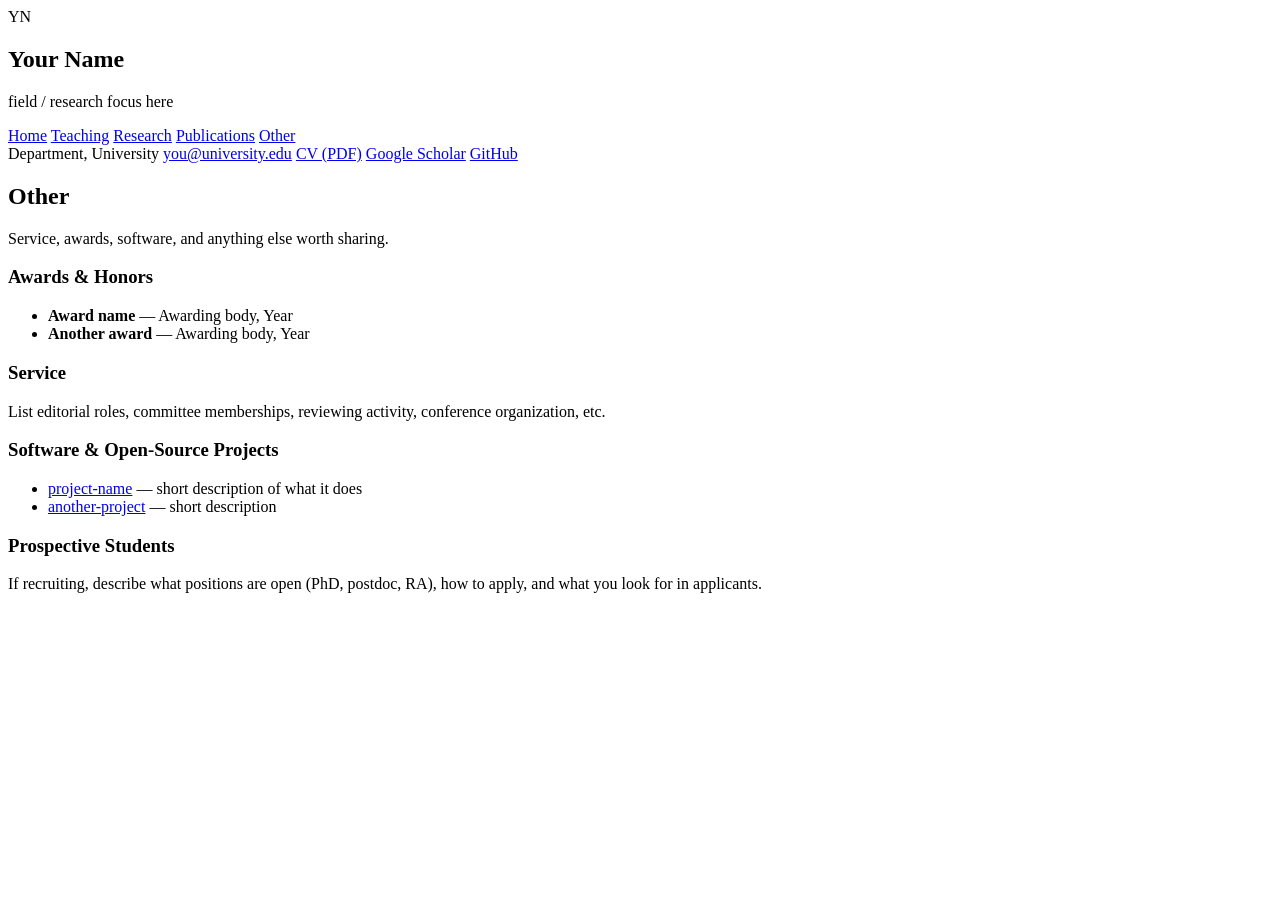
==== other.html @ 73e57367 "Add files via upload" ====
<!DOCTYPE html>
<html lang="en">
<head>
<meta charset="UTF-8">
<meta name="viewport" content="width=device-width, initial-scale=1.0">
<title>Your Name — Other</title>
<link rel="preconnect" href="https://fonts.googleapis.com">
<link href="https://fonts.googleapis.com/css2?family=Fraunces:wght@500;600;700&family=Inter:wght@400;500;600&family=JetBrains+Mono:wght@400;500&display=swap" rel="stylesheet">
<link rel="stylesheet" href="assets/style.css">
</head>
<body>
<div class="layout">

  <aside class="sidebar">
    <div class="avatar">YN</div>
    <h1>Your Name</h1>
    <p class="tagline">field / research focus here</p>
    <nav aria-label="Main navigation">
      <a href="index.html">Home</a>
      <a href="teaching.html">Teaching</a>
      <a href="research.html">Research</a>
      <a href="publications.html">Publications</a>
      <a href="other.html" class="active">Other</a>
    </nav>
    <div class="contact">
      <span>Department, University</span>
      <a href="mailto:you@university.edu">you@university.edu</a>
      <a href="#">CV (PDF)</a>
      <a href="#">Google Scholar</a>
      <a href="#">GitHub</a>
    </div>
  </aside>

  <main>
    <h2 class="page-title">Other</h2>
    <p class="subtitle">Service, awards, software, and anything else worth sharing.</p>

    <div class="section">
      <h3>Awards &amp; Honors</h3>
      <ul class="link-list">
        <li><strong>Award name</strong> — Awarding body, Year</li>
        <li><strong>Another award</strong> — Awarding body, Year</li>
      </ul>
    </div>

    <div class="section">
      <h3>Service</h3>
      <div class="placeholder">
        List editorial roles, committee memberships, reviewing activity, conference organization, etc.
      </div>
    </div>

    <div class="section">
      <h3>Software &amp; Open-Source Projects</h3>
      <ul class="link-list">
        <li><a href="#">project-name</a> — short description of what it does</li>
        <li><a href="#">another-project</a> — short description</li>
      </ul>
    </div>

    <div class="section">
      <h3>Prospective Students</h3>
      <div class="placeholder">
        If recruiting, describe what positions are open (PhD, postdoc, RA), how to apply, and what you look for in applicants.
      </div>
    </div>

  </main>
</div>
</body>
</html>
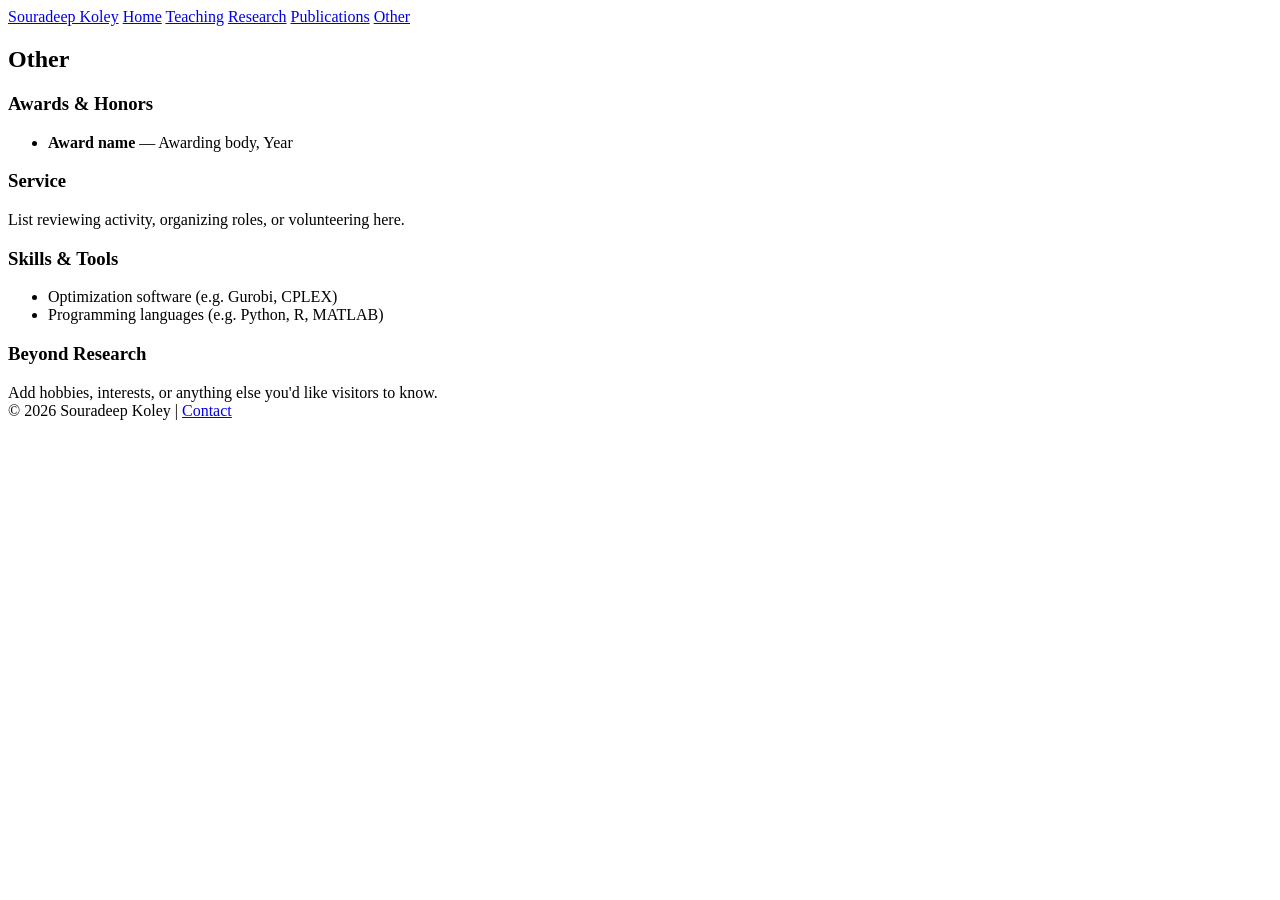
==== commit 1cea43cf: "Add files via upload" ====
--- a/other.html
+++ b/other.html
@@ -3,69 +3,53 @@
 <head>
 <meta charset="UTF-8">
 <meta name="viewport" content="width=device-width, initial-scale=1.0">
-<title>Your Name — Other</title>
-<link rel="preconnect" href="https://fonts.googleapis.com">
-<link href="https://fonts.googleapis.com/css2?family=Fraunces:wght@500;600;700&family=Inter:wght@400;500;600&family=JetBrains+Mono:wght@400;500&display=swap" rel="stylesheet">
-<link rel="stylesheet" href="assets/style.css">
+<title>Other — Souradeep Koley</title>
+<link rel="stylesheet" href="style.css">
 </head>
 <body>
-<div class="layout">
 
-  <aside class="sidebar">
-    <div class="avatar">YN</div>
-    <h1>Your Name</h1>
-    <p class="tagline">field / research focus here</p>
-    <nav aria-label="Main navigation">
-      <a href="index.html">Home</a>
-      <a href="teaching.html">Teaching</a>
-      <a href="research.html">Research</a>
-      <a href="publications.html">Publications</a>
-      <a href="other.html" class="active">Other</a>
-    </nav>
-    <div class="contact">
-      <span>Department, University</span>
-      <a href="mailto:you@university.edu">you@university.edu</a>
-      <a href="#">CV (PDF)</a>
-      <a href="#">Google Scholar</a>
-      <a href="#">GitHub</a>
-    </div>
-  </aside>
+<nav class="topnav">
+  <div class="wrapper">
+    <a href="index.html" class="brand">Souradeep Koley</a>
+    <a href="index.html">Home</a>
+    <a href="teaching.html">Teaching</a>
+    <a href="research.html">Research</a>
+    <a href="publications.html">Publications</a>
+    <a href="other.html" class="active">Other</a>
+  </div>
+</nav>
 
+<div class="wrapper">
   <main>
-    <h2 class="page-title">Other</h2>
-    <p class="subtitle">Service, awards, software, and anything else worth sharing.</p>
+    <h2>Other</h2>
 
-    <div class="section">
-      <h3>Awards &amp; Honors</h3>
-      <ul class="link-list">
-        <li><strong>Award name</strong> — Awarding body, Year</li>
-        <li><strong>Another award</strong> — Awarding body, Year</li>
-      </ul>
+    <h3>Awards &amp; Honors</h3>
+    <ul>
+      <li><strong>Award name</strong> — Awarding body, Year</li>
+    </ul>
+
+    <h3>Service</h3>
+    <div class="placeholder">
+      List reviewing activity, organizing roles, or volunteering here.
     </div>
 
-    <div class="section">
-      <h3>Service</h3>
-      <div class="placeholder">
-        List editorial roles, committee memberships, reviewing activity, conference organization, etc.
-      </div>
-    </div>
+    <h3>Skills &amp; Tools</h3>
+    <ul>
+      <li>Optimization software (e.g. Gurobi, CPLEX)</li>
+      <li>Programming languages (e.g. Python, R, MATLAB)</li>
+    </ul>
 
-    <div class="section">
-      <h3>Software &amp; Open-Source Projects</h3>
-      <ul class="link-list">
-        <li><a href="#">project-name</a> — short description of what it does</li>
-        <li><a href="#">another-project</a> — short description</li>
-      </ul>
-    </div>
-
-    <div class="section">
-      <h3>Prospective Students</h3>
-      <div class="placeholder">
-        If recruiting, describe what positions are open (PhD, postdoc, RA), how to apply, and what you look for in applicants.
-      </div>
+    <h3>Beyond Research</h3>
+    <div class="placeholder">
+      Add hobbies, interests, or anything else you'd like visitors to know.
     </div>
 
   </main>
 </div>
+
+<footer>
+  &copy; 2026 Souradeep Koley | <a href="mailto:you@iitr.ac.in">Contact</a>
+</footer>
+
 </body>
 </html>
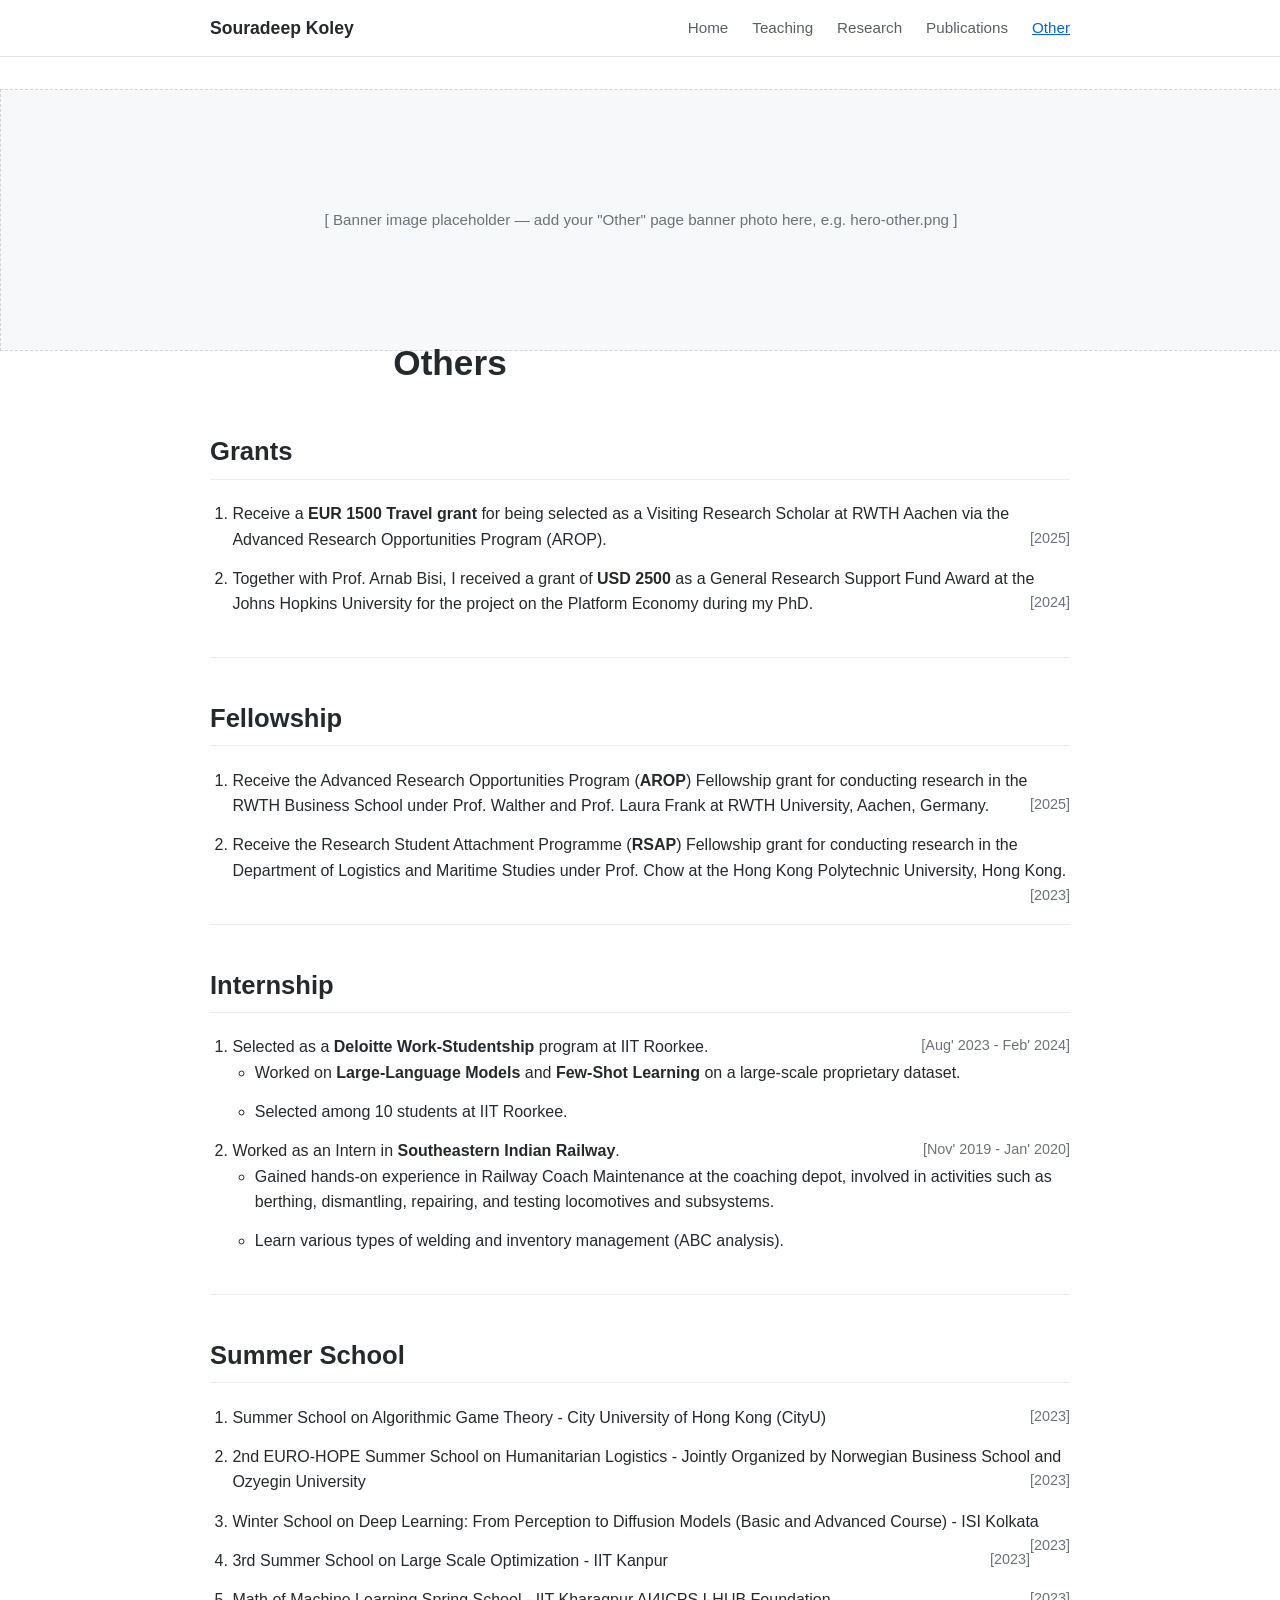
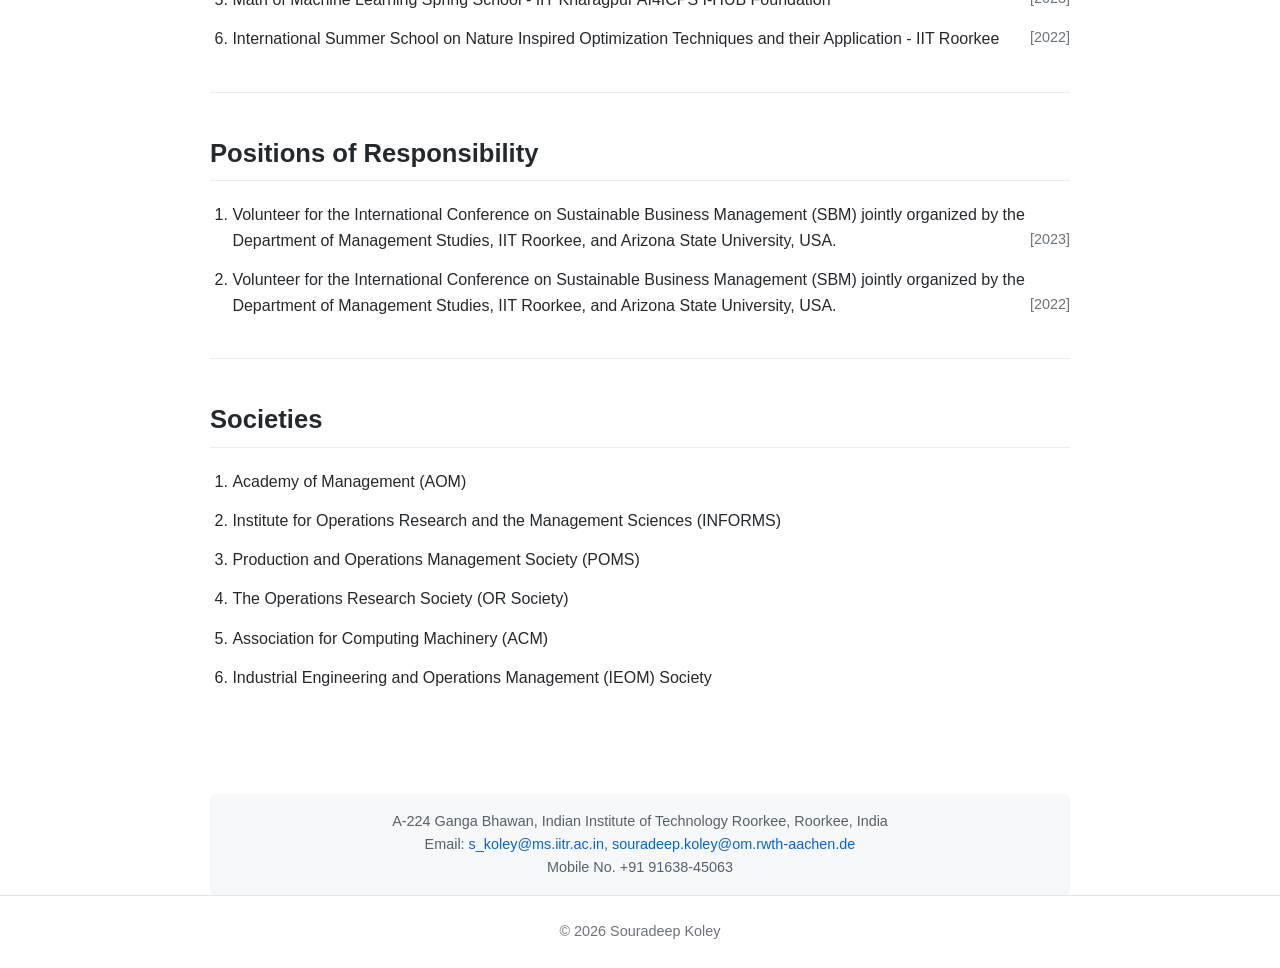
==== commit 8e8865ea: "Add files via upload" ====
--- a/other.html
+++ b/other.html
@@ -19,36 +19,117 @@
   </div>
 </nav>
 
+<!-- HERO BANNER IMAGE: replace with a personal/portrait photo -->
+<div class="hero-banner-placeholder">
+  [ Banner image placeholder — add your "Other" page banner photo here, e.g. hero-other.png ]
+</div>
+
+<div class="hero-title-overlay wrapper">
+  <h1>Others</h1>
+</div>
+
 <div class="wrapper">
   <main>
-    <h2>Other</h2>
 
-    <h3>Awards &amp; Honors</h3>
-    <ul>
-      <li><strong>Award name</strong> — Awarding body, Year</li>
-    </ul>
+    <h2>Grants</h2>
+    <ol class="pub-list">
+      <li>
+        Receive a <strong>EUR 1500 Travel grant</strong> for being selected as a Visiting Research
+        Scholar at RWTH Aachen via the Advanced Research Opportunities Program (AROP).
+        <span class="year-tag">[2025]</span>
+      </li>
+      <li>
+        Together with Prof. Arnab Bisi, I received a grant of <strong>USD 2500</strong> as a
+        General Research Support Fund Award at the Johns Hopkins University for the project on
+        the Platform Economy during my PhD. <span class="year-tag">[2024]</span>
+      </li>
+    </ol>
 
-    <h3>Service</h3>
-    <div class="placeholder">
-      List reviewing activity, organizing roles, or volunteering here.
+    <hr class="divider">
+
+    <h2>Fellowship</h2>
+    <ol class="pub-list">
+      <li>
+        Receive the Advanced Research Opportunities Program (<strong>AROP</strong>) Fellowship
+        grant for conducting research in the RWTH Business School under Prof. Walther and Prof.
+        Laura Frank at RWTH University, Aachen, Germany. <span class="year-tag">[2025]</span>
+      </li>
+      <li>
+        Receive the Research Student Attachment Programme (<strong>RSAP</strong>) Fellowship grant
+        for conducting research in the Department of Logistics and Maritime Studies under Prof.
+        Chow at the Hong Kong Polytechnic University, Hong Kong. <span class="year-tag">[2023]</span>
+      </li>
+    </ol>
+
+    <hr class="divider">
+
+    <h2>Internship</h2>
+    <div class="entry">
+      <ol class="pub-list">
+        <li>
+          Selected as a <strong>Deloitte Work-Studentship</strong> program at IIT Roorkee.
+          <span class="year-tag">[Aug' 2023 - Feb' 2024]</span>
+          <ul>
+            <li>Worked on <strong>Large-Language Models</strong> and <strong>Few-Shot Learning</strong> on a large-scale proprietary dataset.</li>
+            <li>Selected among 10 students at IIT Roorkee.</li>
+          </ul>
+        </li>
+        <li>
+          Worked as an Intern in <strong>Southeastern Indian Railway</strong>.
+          <span class="year-tag">[Nov' 2019 - Jan' 2020]</span>
+          <ul>
+            <li>Gained hands-on experience in Railway Coach Maintenance at the coaching depot, involved in activities such as berthing, dismantling, repairing, and testing locomotives and subsystems.</li>
+            <li>Learn various types of welding and inventory management (ABC analysis).</li>
+          </ul>
+        </li>
+      </ol>
     </div>
 
-    <h3>Skills &amp; Tools</h3>
-    <ul>
-      <li>Optimization software (e.g. Gurobi, CPLEX)</li>
-      <li>Programming languages (e.g. Python, R, MATLAB)</li>
-    </ul>
+    <hr class="divider">
 
-    <h3>Beyond Research</h3>
-    <div class="placeholder">
-      Add hobbies, interests, or anything else you'd like visitors to know.
-    </div>
+    <h2>Summer School</h2>
+    <ol class="pub-list">
+      <li>Summer School on Algorithmic Game Theory - City University of Hong Kong (CityU) <span class="year-tag">[2023]</span></li>
+      <li>2nd EURO-HOPE Summer School on Humanitarian Logistics - Jointly Organized by Norwegian Business School and Ozyegin University <span class="year-tag">[2023]</span></li>
+      <li>Winter School on Deep Learning: From Perception to Diffusion Models (Basic and Advanced Course) - ISI Kolkata <span class="year-tag">[2023]</span></li>
+      <li>3rd Summer School on Large Scale Optimization - IIT Kanpur <span class="year-tag">[2023]</span></li>
+      <li>Math of Machine Learning Spring School - IIT Kharagpur AI4ICPS I-HUB Foundation <span class="year-tag">[2023]</span></li>
+      <li>International Summer School on Nature Inspired Optimization Techniques and their Application - IIT Roorkee <span class="year-tag">[2022]</span></li>
+    </ol>
+
+    <hr class="divider">
+
+    <h2>Positions of Responsibility</h2>
+    <ol class="pub-list">
+      <li>Volunteer for the International Conference on Sustainable Business Management (SBM) jointly organized by the Department of Management Studies, IIT Roorkee, and Arizona State University, USA. <span class="year-tag">[2023]</span></li>
+      <li>Volunteer for the International Conference on Sustainable Business Management (SBM) jointly organized by the Department of Management Studies, IIT Roorkee, and Arizona State University, USA. <span class="year-tag">[2022]</span></li>
+    </ol>
+
+    <hr class="divider">
+
+    <h2>Societies</h2>
+    <ol class="pub-list">
+      <li>Academy of Management (AOM)</li>
+      <li>Institute for Operations Research and the Management Sciences (INFORMS)</li>
+      <li>Production and Operations Management Society (POMS)</li>
+      <li>The Operations Research Society (OR Society)</li>
+      <li>Association for Computing Machinery (ACM)</li>
+      <li>Industrial Engineering and Operations Management (IEOM) Society</li>
+    </ol>
 
   </main>
 </div>
 
+<div class="wrapper">
+  <div class="contact-block">
+    A-224 Ganga Bhawan, Indian Institute of Technology Roorkee, Roorkee, India<br>
+    Email: <a href="mailto:s_koley@ms.iitr.ac.in">s_koley@ms.iitr.ac.in</a>, <a href="mailto:souradeep.koley@om.rwth-aachen.de">souradeep.koley@om.rwth-aachen.de</a><br>
+    Mobile No. +91 91638-45063
+  </div>
+</div>
+
 <footer>
-  &copy; 2026 Souradeep Koley | <a href="mailto:you@iitr.ac.in">Contact</a>
+  &copy; 2026 Souradeep Koley
 </footer>
 
 </body>
--- a/style.css
+++ b/style.css
@@ -0,0 +1,295 @@
+body {
+  font-family: -apple-system, BlinkMacSystemFont, "Segoe UI", Helvetica, Arial, sans-serif;
+  color: #24292e;
+  background: #ffffff;
+  margin: 0;
+  line-height: 1.6;
+  font-size: 16px;
+}
+
+.wrapper {
+  max-width: 860px;
+  margin: 0 auto;
+  padding: 0 20px;
+}
+
+/* Top navigation */
+nav.topnav {
+  border-bottom: 1px solid #e1e4e8;
+  padding: 14px 0;
+  margin-bottom: 2rem;
+}
+
+nav.topnav .wrapper {
+  display: flex;
+  align-items: center;
+  flex-wrap: wrap;
+  gap: 1.5rem;
+}
+
+nav.topnav .brand {
+  font-weight: 700;
+  font-size: 1.1rem;
+  color: #24292e;
+  text-decoration: none;
+  margin-right: auto;
+}
+
+nav.topnav a {
+  color: #586069;
+  text-decoration: none;
+  font-size: 0.95rem;
+}
+
+nav.topnav a:hover,
+nav.topnav a.active {
+  color: #0366d6;
+  text-decoration: underline;
+}
+
+/* Hero */
+.hero {
+  text-align: center;
+  padding: 2rem 0 3rem;
+}
+
+.hero h1 {
+  font-size: 2.4rem;
+  margin: 0 0 0.5rem;
+}
+
+.hero .subtitle {
+  font-size: 1.15rem;
+  color: #586069;
+  margin: 0 0 0.75rem;
+}
+
+.hero .affiliation {
+  color: #6a737d;
+  font-size: 0.95rem;
+}
+
+.hero .affiliation a {
+  color: #0366d6;
+}
+
+main {
+  padding-bottom: 3rem;
+}
+
+h2 {
+  font-size: 1.6rem;
+  border-bottom: 1px solid #eaecef;
+  padding-bottom: 0.4rem;
+  margin-top: 2.5rem;
+}
+
+h3 {
+  font-size: 1.25rem;
+  margin-top: 2rem;
+}
+
+h4, h5 {
+  font-size: 1.05rem;
+  color: #444d56;
+  margin-top: 1.5rem;
+}
+
+a { color: #0366d6; text-decoration: none; }
+a:hover { text-decoration: underline; }
+
+ul {
+  padding-left: 1.4rem;
+}
+
+ul.checklist {
+  list-style: none;
+  padding-left: 0;
+}
+
+ul.checklist li::before {
+  content: "✓ ";
+  color: #28a745;
+  font-weight: 700;
+}
+
+.entry {
+  margin-bottom: 1.25rem;
+}
+
+.entry .meta {
+  color: #6a737d;
+  font-size: 0.9rem;
+}
+
+table {
+  width: 100%;
+  border-collapse: collapse;
+  margin: 1rem 0;
+}
+
+th, td {
+  text-align: left;
+  padding: 0.5rem 0.75rem;
+  border-bottom: 1px solid #eaecef;
+}
+
+th {
+  font-weight: 600;
+}
+
+.logos {
+  display: flex;
+  flex-wrap: wrap;
+  gap: 1.5rem;
+  align-items: center;
+  margin: 1rem 0;
+}
+
+.logos img {
+  height: 50px;
+  object-fit: contain;
+}
+
+.placeholder {
+  border: 1px dashed #d1d5da;
+  border-radius: 6px;
+  padding: 1rem 1.25rem;
+  color: #6a737d;
+  font-size: 0.92rem;
+  background: #f6f8fa;
+}
+
+.hero-title-overlay {
+  text-align: center;
+  margin: -2.5rem 0 1.5rem;
+}
+
+.hero-title-overlay h1 {
+  font-size: 2.2rem;
+  margin: 0;
+}
+
+/* Hero banner image */
+.hero-banner {
+  width: 100%;
+  height: 260px;
+  object-fit: cover;
+  display: block;
+  margin-bottom: 1.5rem;
+}
+
+.hero-banner-placeholder {
+  width: 100%;
+  height: 260px;
+  display: flex;
+  align-items: center;
+  justify-content: center;
+  background: #f6f8fa;
+  border: 1px dashed #d1d5da;
+  color: #6a737d;
+  font-size: 0.95rem;
+  margin-bottom: 1.5rem;
+  text-align: center;
+}
+
+/* Profile / inline images */
+.profile-img {
+  max-width: 220px;
+  border-radius: 6px;
+  float: right;
+  margin: 0 0 1rem 1.5rem;
+}
+
+.img-placeholder {
+  display: flex;
+  align-items: center;
+  justify-content: center;
+  background: #f6f8fa;
+  border: 1px dashed #d1d5da;
+  color: #6a737d;
+  font-size: 0.9rem;
+  text-align: center;
+  border-radius: 6px;
+}
+
+.img-placeholder.profile {
+  width: 220px;
+  height: 220px;
+  float: right;
+  margin: 0 0 1rem 1.5rem;
+}
+
+.img-placeholder.diagram {
+  width: 100%;
+  height: 320px;
+  margin: 1.5rem 0;
+}
+
+.img-placeholder.map {
+  width: 100%;
+  height: 280px;
+  margin: 1.5rem 0;
+}
+
+.clearfix::after {
+  content: "";
+  display: table;
+  clear: both;
+}
+
+/* Section divider */
+.divider {
+  border: none;
+  border-top: 1px solid #eaecef;
+  margin: 2.5rem 0;
+}
+
+.contact-block {
+  text-align: center;
+  font-size: 0.9rem;
+  color: #586069;
+  background: #f6f8fa;
+  border-radius: 6px;
+  padding: 1rem;
+  margin-top: 2.5rem;
+}
+
+.contact-block a { color: #0366d6; }
+
+.area-tags {
+  text-align: center;
+  font-weight: 600;
+  margin: 1rem 0 1.5rem;
+}
+
+.pub-list {
+  padding-left: 1.4rem;
+}
+
+.pub-list li {
+  margin-bottom: 0.85rem;
+}
+
+.pub-list .year-tag {
+  float: right;
+  color: #6a737d;
+  font-size: 0.9rem;
+}
+
+/* Footer */
+footer {
+  border-top: 1px solid #e1e4e8;
+  text-align: center;
+  padding: 1.5rem 0;
+  color: #6a737d;
+  font-size: 0.9rem;
+}
+
+footer a { color: #0366d6; }
+
+/* Mobile */
+@media (max-width: 600px) {
+  nav.topnav .wrapper { gap: 0.75rem 1rem; }
+  .hero h1 { font-size: 1.8rem; }
+}
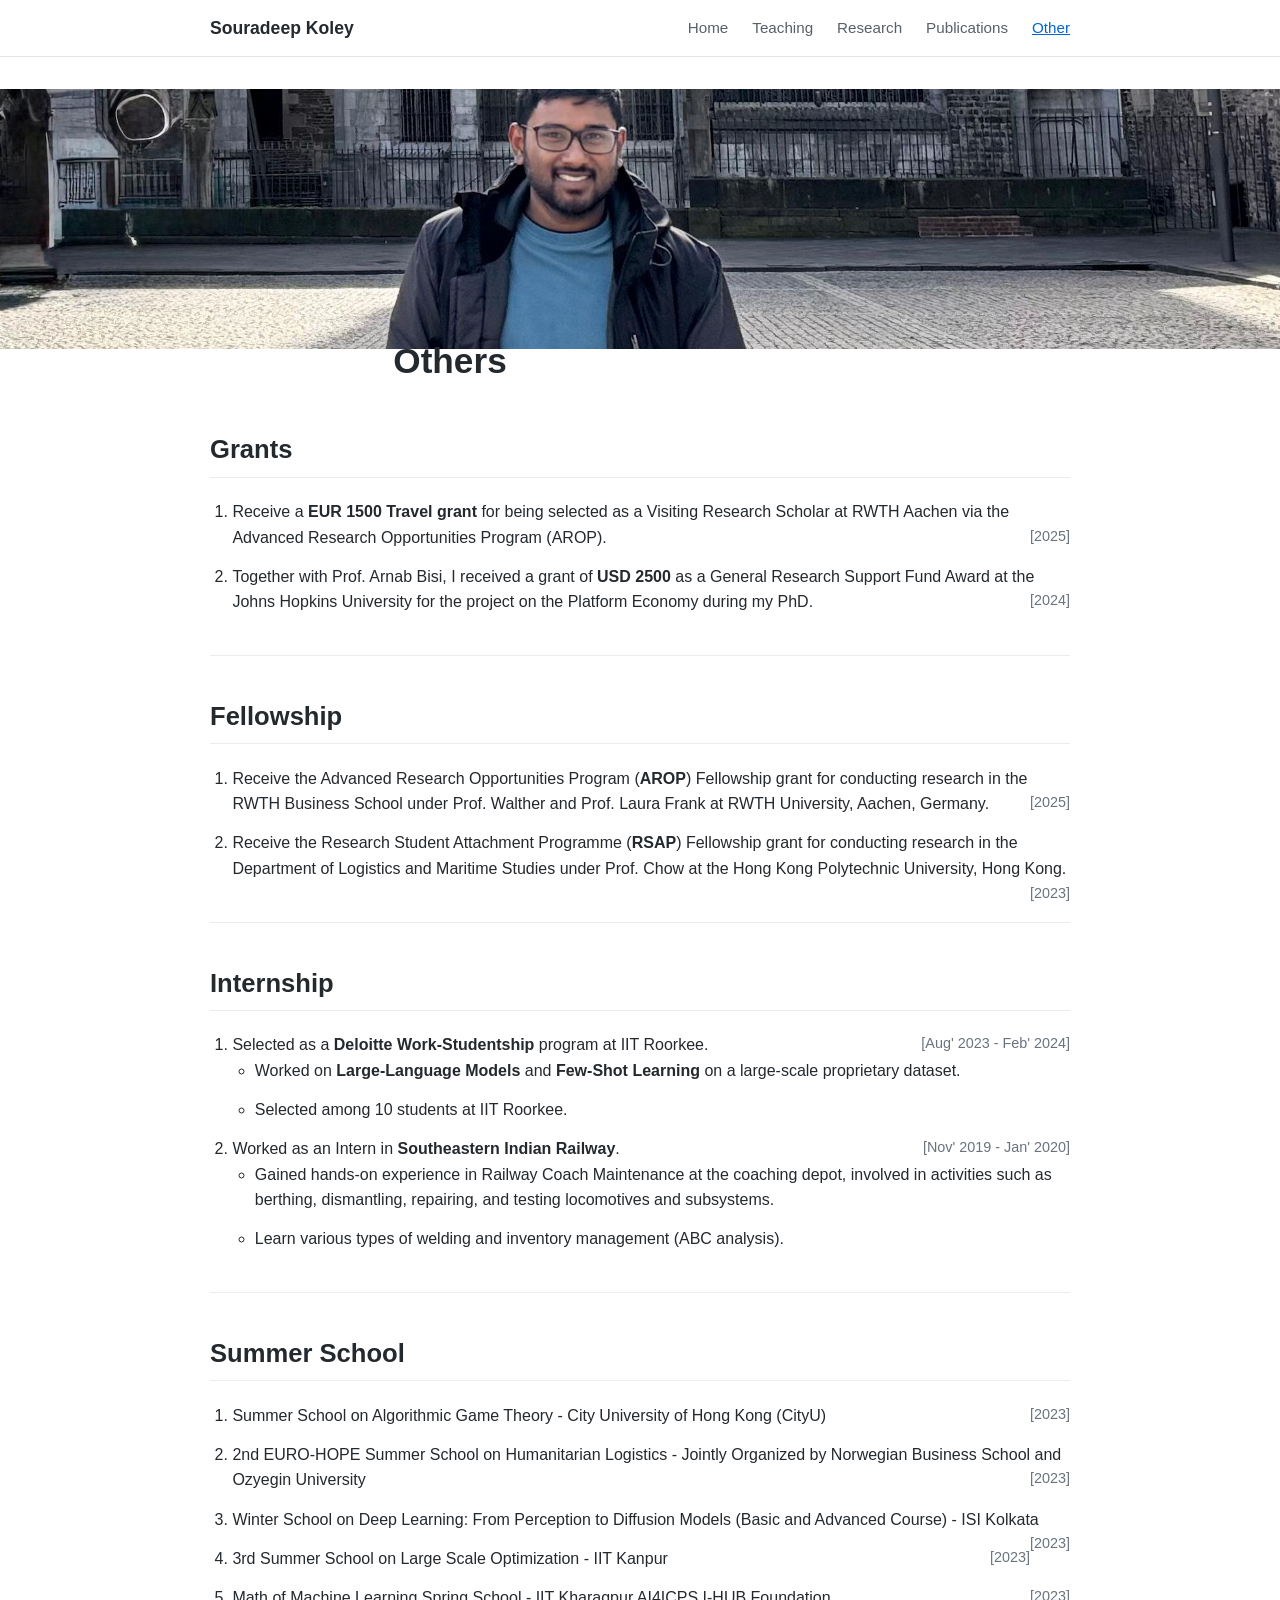
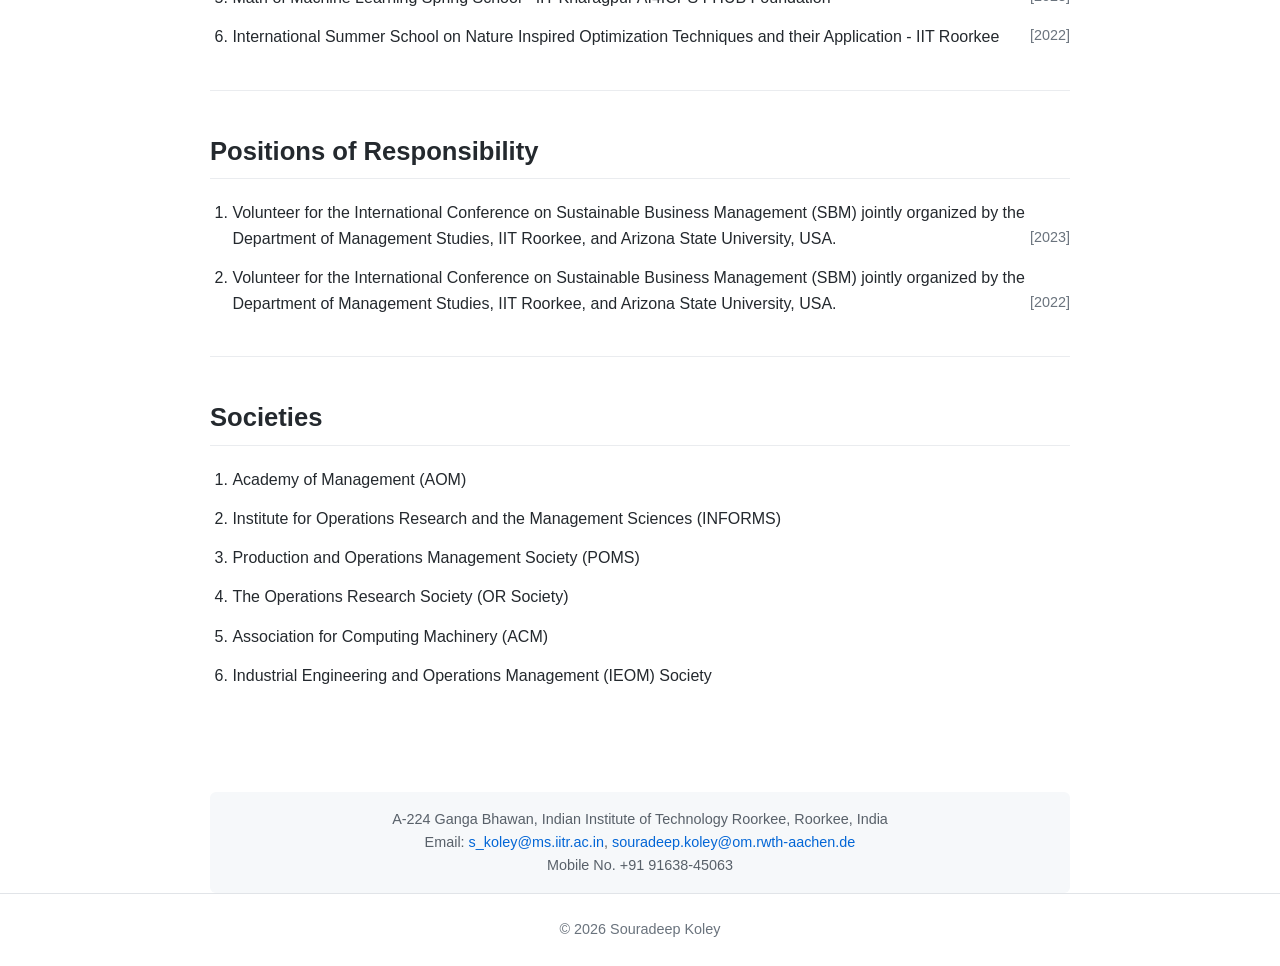
==== commit f6aadc83: "Add files via upload" ====
--- a/other.html
+++ b/other.html
@@ -19,10 +19,8 @@
   </div>
 </nav>
 
-<!-- HERO BANNER IMAGE: replace with a personal/portrait photo -->
-<div class="hero-banner-placeholder">
-  [ Banner image placeholder — add your "Other" page banner photo here, e.g. hero-other.png ]
-</div>
+<!-- HERO BANNER IMAGE -->
+<img src="img/Other.jpeg" class="hero-banner" alt="Other page banner image">
 
 <div class="hero-title-overlay wrapper">
   <h1>Others</h1>
